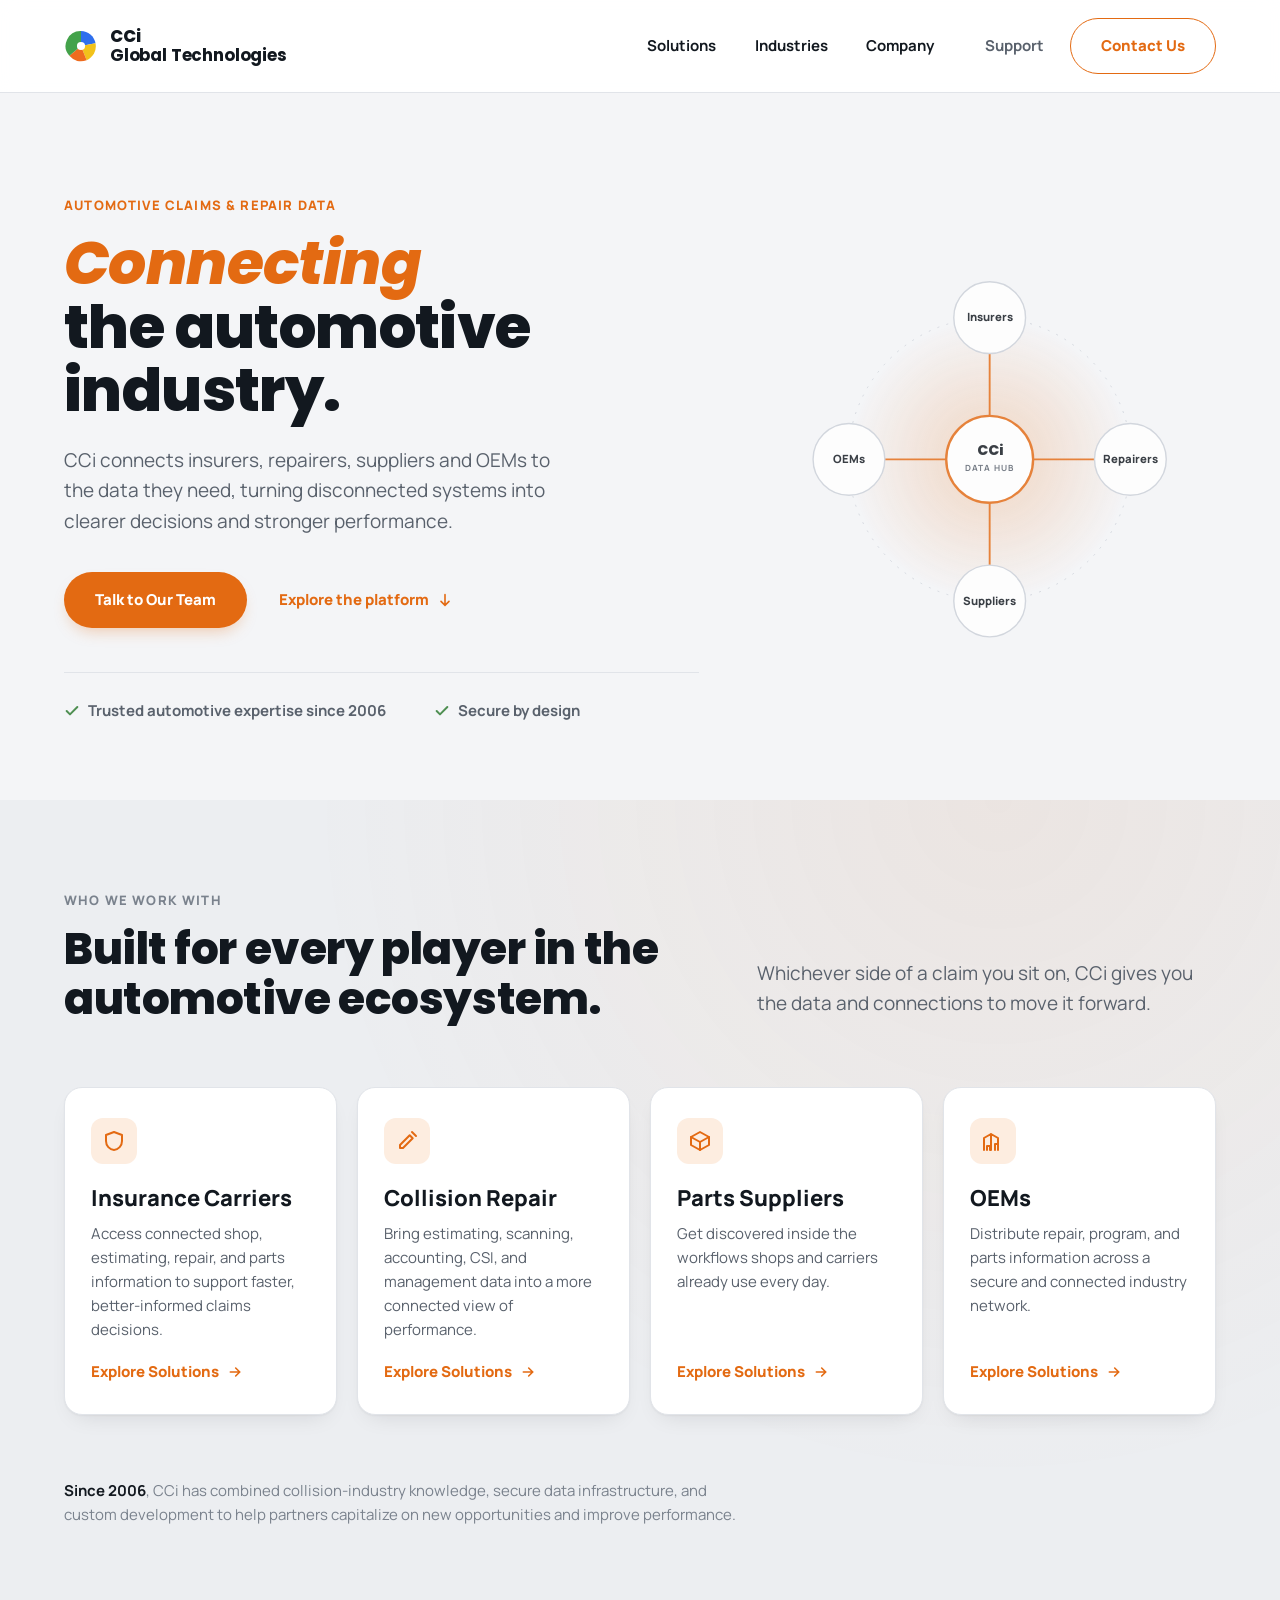
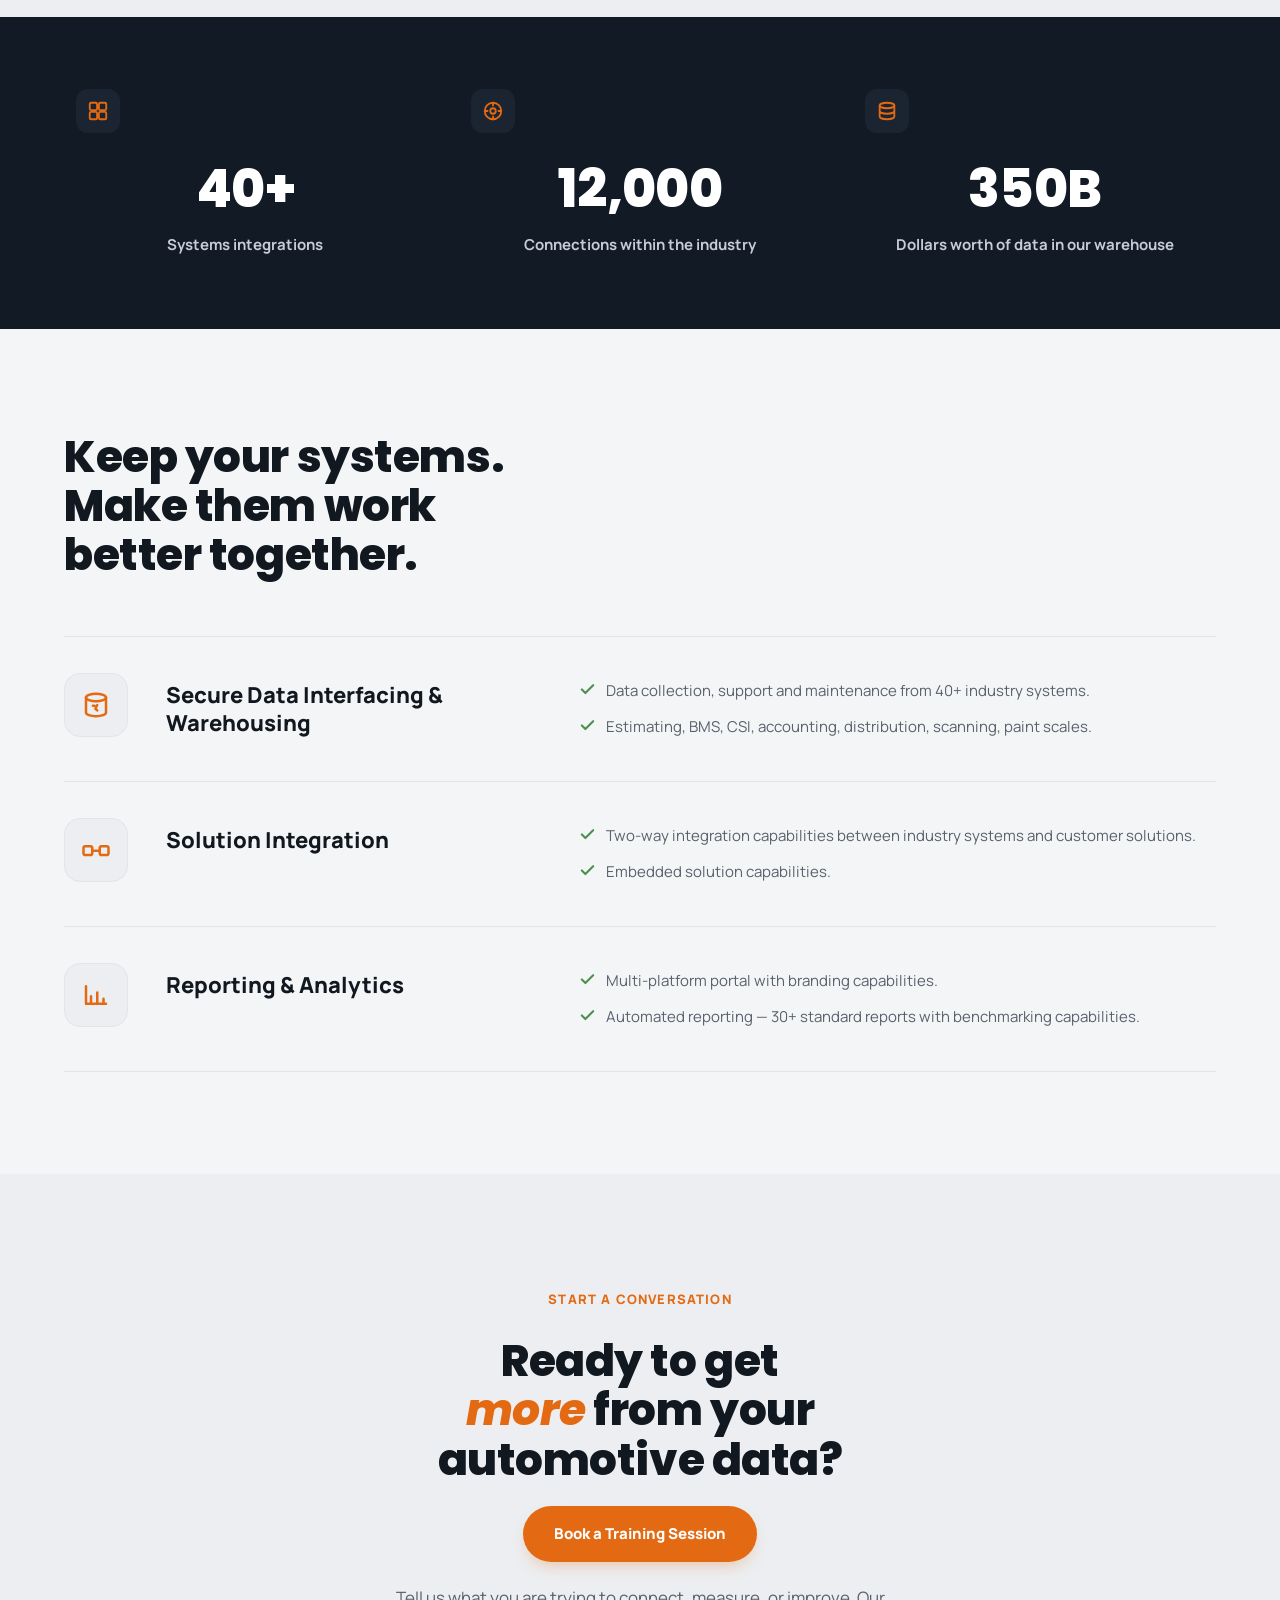
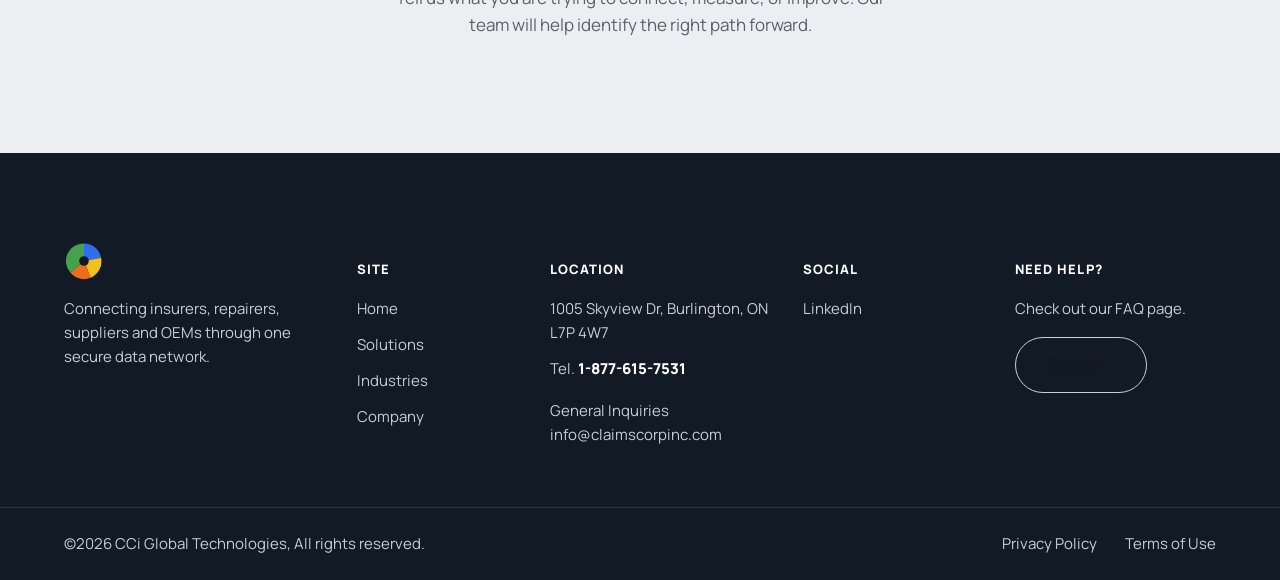
==== index.html @ fc72725b "Rebuild CCi Global Technologies site with grid-based layout Same brand (pinwheel logo, orange accent" ====
<!doctype html>
<html lang="en">
<head>
<meta charset="utf-8">
<meta name="viewport" content="width=device-width, initial-scale=1">
<title>CCi Global Technologies — Connecting the Automotive Industry</title>
<meta name="description" content="CCi connects insurers, repairers, suppliers and OEMs to the data they need, turning disconnected systems into clearer decisions and stronger performance.">
<link rel="preconnect" href="https://fonts.googleapis.com">
<link rel="preconnect" href="https://fonts.gstatic.com" crossorigin>
<link href="https://fonts.googleapis.com/css2?family=Manrope:wght@400;600;800&family=Poppins:ital,wght@0,700;0,800;1,700&display=swap" rel="stylesheet">
<link rel="stylesheet" href="assets/style.css">
</head>
<body>

<header class="site-header">
  <div class="wrap">
    <a class="brand" href="index.html" aria-label="CCi Global Technologies home">
      <svg viewBox="0 0 100 100" aria-hidden="true">
        <path d="M50 50 L50 6 A44 44 0 0 1 92.6 42 Z" fill="#2F6FED"/>
        <path d="M50 50 L92.6 42 A44 44 0 0 1 66.6 91.7 Z" fill="#F2C21B"/>
        <path d="M50 50 L66.6 91.7 A44 44 0 0 1 15.7 79 Z" fill="#EE6C1F"/>
        <path d="M50 50 L15.7 79 A44 44 0 0 1 50 6 Z" fill="#43A24A"/>
        <circle cx="50" cy="50" r="12" fill="var(--surface)"/>
      </svg>
      <span class="brand-word">CCi <span>Global Technologies</span></span>
    </a>
    <nav class="primary-nav" aria-label="Primary">
      <a href="#solutions">Solutions</a>
      <a href="#industries">Industries</a>
      <a href="#company">Company</a>
    </nav>
    <div class="header-actions">
      <a class="support-link" href="#support">Support</a>
      <a class="btn btn-outline" href="training.html">Contact Us</a>
    </div>
  </div>
</header>

<main>
  <section class="hero">
    <div class="wrap">
      <div class="hero-copy">
        <p class="eyebrow" style="margin-bottom:16px;">Automotive Claims &amp; Repair Data</p>
        <h1><em>Connecting</em> the automotive industry.</h1>
        <p class="lead">CCi connects insurers, repairers, suppliers and OEMs to the data they need, turning disconnected systems into clearer decisions and stronger performance.</p>
        <div class="hero-actions">
          <a class="btn btn-primary" href="training.html">Talk to Our Team</a>
          <a class="text-link" href="#solutions">Explore the platform
            <svg viewBox="0 0 24 24" fill="none" stroke="currentColor" stroke-width="2.4" stroke-linecap="round"><path d="M12 4v16M6 14l6 6 6-6"/></svg>
          </a>
        </div>
        <ul class="hero-trust">
          <li><svg viewBox="0 0 24 24" fill="none" stroke="currentColor" stroke-width="3" stroke-linecap="round" stroke-linejoin="round"><path d="M20 6 9 17l-5-5"/></svg> Trusted automotive expertise since 2006</li>
          <li><svg viewBox="0 0 24 24" fill="none" stroke="currentColor" stroke-width="3" stroke-linecap="round" stroke-linejoin="round"><path d="M20 6 9 17l-5-5"/></svg> Secure by design</li>
        </ul>
      </div>
      <div class="hero-art" aria-hidden="true">
        <svg viewBox="0 0 480 420" width="480" height="420">
          <defs>
            <radialGradient id="hubGlow" cx="50%" cy="50%" r="50%">
              <stop offset="0%" stop-color="#E36A12" stop-opacity="0.28"/>
              <stop offset="100%" stop-color="#E36A12" stop-opacity="0"/>
            </radialGradient>
          </defs>
          <circle cx="240" cy="210" r="150" fill="url(#hubGlow)"/>
          <g stroke="var(--line-strong)" stroke-width="1" fill="none">
            <circle cx="240" cy="210" r="150" stroke-dasharray="2 8"/>
          </g>
          <g stroke="#E36A12" stroke-width="2" fill="none" stroke-linecap="round">
            <path d="M240 210 L240 60"/>
            <path d="M240 210 L389 210"/>
            <path d="M240 210 L240 360"/>
            <path d="M240 210 L91 210"/>
          </g>
          <circle cx="240" cy="210" r="46" fill="var(--surface)" stroke="#E36A12" stroke-width="2.5"/>
          <text x="240" y="205" text-anchor="middle" font-family="Poppins, sans-serif" font-weight="800" font-size="15" fill="var(--ink)">CCi</text>
          <text x="240" y="222" text-anchor="middle" font-family="Manrope, sans-serif" font-weight="700" font-size="9" letter-spacing="1" fill="var(--muted)">DATA HUB</text>

          <g font-family="Manrope, sans-serif" font-weight="800" font-size="12" fill="var(--ink)" text-anchor="middle">
            <circle cx="240" cy="60" r="38" fill="var(--surface)" stroke="var(--line-strong)" stroke-width="1.5"/>
            <text x="240" y="64">Insurers</text>

            <circle cx="389" cy="210" r="38" fill="var(--surface)" stroke="var(--line-strong)" stroke-width="1.5"/>
            <text x="389" y="214">Repairers</text>

            <circle cx="240" cy="360" r="38" fill="var(--surface)" stroke="var(--line-strong)" stroke-width="1.5"/>
            <text x="240" y="364">Suppliers</text>

            <circle cx="91" cy="210" r="38" fill="var(--surface)" stroke="var(--line-strong)" stroke-width="1.5"/>
            <text x="91" y="214">OEMs</text>
          </g>
        </svg>
      </div>
    </div>
  </section>

  <section class="audience" id="industries">
    <div class="wrap">
      <div class="audience-head">
        <div>
          <p class="eyebrow--muted eyebrow" style="margin-bottom:14px;">Who We Work With</p>
          <h2>Built for every player in the automotive ecosystem.</h2>
        </div>
        <p class="lead">Whichever side of a claim you sit on, CCi gives you the data and connections to move it forward.</p>
      </div>

      <div class="card-grid" id="solutions">
        <article class="card">
          <div class="card-icon"><svg viewBox="0 0 24 24" fill="none" stroke="currentColor" stroke-width="2" stroke-linecap="round" stroke-linejoin="round"><path d="M12 3 4 6v6c0 5 3.5 8.5 8 9 4.5-.5 8-4 8-9V6Z"/></svg></div>
          <h3>Insurance Carriers</h3>
          <p>Access connected shop, estimating, repair, and parts information to support faster, better-informed claims decisions.</p>
          <a class="text-link" href="#">Explore Solutions
            <svg viewBox="0 0 24 24" fill="none" stroke="currentColor" stroke-width="2.4" stroke-linecap="round"><path d="M5 12h14M13 6l6 6-6 6"/></svg>
          </a>
        </article>
        <article class="card">
          <div class="card-icon"><svg viewBox="0 0 24 24" fill="none" stroke="currentColor" stroke-width="2" stroke-linecap="round" stroke-linejoin="round"><path d="m14.7 6.3 3 3L8 19H5v-3Z"/><path d="M17 3l4 4"/></svg></div>
          <h3>Collision Repair</h3>
          <p>Bring estimating, scanning, accounting, CSI, and management data into a more connected view of performance.</p>
          <a class="text-link" href="#">Explore Solutions
            <svg viewBox="0 0 24 24" fill="none" stroke="currentColor" stroke-width="2.4" stroke-linecap="round"><path d="M5 12h14M13 6l6 6-6 6"/></svg>
          </a>
        </article>
        <article class="card">
          <div class="card-icon"><svg viewBox="0 0 24 24" fill="none" stroke="currentColor" stroke-width="2" stroke-linecap="round" stroke-linejoin="round"><path d="M21 8 12 3 3 8v8l9 5 9-5Z"/><path d="M3 8l9 5 9-5M12 13v8"/></svg></div>
          <h3>Parts Suppliers</h3>
          <p>Get discovered inside the workflows shops and carriers already use every day.</p>
          <a class="text-link" href="#">Explore Solutions
            <svg viewBox="0 0 24 24" fill="none" stroke="currentColor" stroke-width="2.4" stroke-linecap="round"><path d="M5 12h14M13 6l6 6-6 6"/></svg>
          </a>
        </article>
        <article class="card">
          <div class="card-icon"><svg viewBox="0 0 24 24" fill="none" stroke="currentColor" stroke-width="2" stroke-linecap="round" stroke-linejoin="round"><path d="M3 21V9l7-4v16M10 21V5l7 4v12M14 21v-6h3v6M6 21v-4h3v4"/></svg></div>
          <h3>OEMs</h3>
          <p>Distribute repair, program, and parts information across a secure and connected industry network.</p>
          <a class="text-link" href="#">Explore Solutions
            <svg viewBox="0 0 24 24" fill="none" stroke="currentColor" stroke-width="2.4" stroke-linecap="round"><path d="M5 12h14M13 6l6 6-6 6"/></svg>
          </a>
        </article>
      </div>

      <p class="audience-foot"><strong>Since 2006</strong>, CCi has combined collision-industry knowledge, secure data infrastructure, and custom development to help partners capitalize on new opportunities and improve performance.</p>
    </div>
  </section>

  <section class="stats" aria-label="CCi by the numbers">
    <div class="wrap">
      <div class="stat">
        <div class="stat-icon"><svg viewBox="0 0 24 24" fill="none" stroke="currentColor" stroke-width="2" stroke-linecap="round" stroke-linejoin="round"><rect x="3" y="3" width="8" height="8" rx="1.5"/><rect x="13" y="3" width="8" height="8" rx="1.5"/><rect x="3" y="13" width="8" height="8" rx="1.5"/><rect x="13" y="13" width="8" height="8" rx="1.5"/></svg></div>
        <b>40+</b>
        <span>Systems integrations</span>
      </div>
      <div class="stat">
        <div class="stat-icon"><svg viewBox="0 0 24 24" fill="none" stroke="currentColor" stroke-width="2" stroke-linecap="round" stroke-linejoin="round"><circle cx="12" cy="12" r="9"/><circle cx="12" cy="12" r="3"/><path d="M12 3v3M12 18v3M3 12h3M18 12h3"/></svg></div>
        <b>12,000</b>
        <span>Connections within the industry</span>
      </div>
      <div class="stat">
        <div class="stat-icon"><svg viewBox="0 0 24 24" fill="none" stroke="currentColor" stroke-width="2" stroke-linecap="round" stroke-linejoin="round"><ellipse cx="12" cy="6" rx="8" ry="3"/><path d="M4 6v6c0 1.7 3.6 3 8 3s8-1.3 8-3V6M4 12v6c0 1.7 3.6 3 8 3s8-1.3 8-3v-6"/></svg></div>
        <b>350B</b>
        <span>Dollars worth of data in our warehouse</span>
      </div>
    </div>
  </section>

  <section class="systems" id="company">
    <div class="wrap">
      <h2>Keep your systems. Make them work better together.</h2>

      <div class="feature-row">
        <div class="feature-icon"><svg viewBox="0 0 24 24" fill="none" stroke="currentColor" stroke-width="2" stroke-linecap="round" stroke-linejoin="round"><ellipse cx="12" cy="6" rx="8" ry="3"/><path d="M4 6v12c0 1.7 3.6 3 8 3s8-1.3 8-3V6"/><path d="M9.5 12.5h1.2M13 12l-1.5 3 1.5 1.3"/></svg></div>
        <h3>Secure Data Interfacing &amp; Warehousing</h3>
        <ul class="feature-list">
          <li><svg viewBox="0 0 24 24" fill="none" stroke="currentColor" stroke-width="3" stroke-linecap="round" stroke-linejoin="round"><path d="M20 6 9 17l-5-5"/></svg> Data collection, support and maintenance from 40+ industry systems.</li>
          <li><svg viewBox="0 0 24 24" fill="none" stroke="currentColor" stroke-width="3" stroke-linecap="round" stroke-linejoin="round"><path d="M20 6 9 17l-5-5"/></svg> Estimating, BMS, CSI, accounting, distribution, scanning, paint scales.</li>
        </ul>
      </div>

      <div class="feature-row">
        <div class="feature-icon"><svg viewBox="0 0 24 24" fill="none" stroke="currentColor" stroke-width="2" stroke-linecap="round" stroke-linejoin="round"><rect x="2" y="9" width="7" height="7" rx="1.5"/><rect x="15" y="9" width="7" height="7" rx="1.5"/><path d="M9 12.5h6"/></svg></div>
        <h3>Solution Integration</h3>
        <ul class="feature-list">
          <li><svg viewBox="0 0 24 24" fill="none" stroke="currentColor" stroke-width="3" stroke-linecap="round" stroke-linejoin="round"><path d="M20 6 9 17l-5-5"/></svg> Two-way integration capabilities between industry systems and customer solutions.</li>
          <li><svg viewBox="0 0 24 24" fill="none" stroke="currentColor" stroke-width="3" stroke-linecap="round" stroke-linejoin="round"><path d="M20 6 9 17l-5-5"/></svg> Embedded solution capabilities.</li>
        </ul>
      </div>

      <div class="feature-row">
        <div class="feature-icon"><svg viewBox="0 0 24 24" fill="none" stroke="currentColor" stroke-width="2" stroke-linecap="round" stroke-linejoin="round"><path d="M4 19V5M4 19h16M8 19v-6M13 19v-9M18 19v-4"/></svg></div>
        <h3>Reporting &amp; Analytics</h3>
        <ul class="feature-list">
          <li><svg viewBox="0 0 24 24" fill="none" stroke="currentColor" stroke-width="3" stroke-linecap="round" stroke-linejoin="round"><path d="M20 6 9 17l-5-5"/></svg> Multi-platform portal with branding capabilities.</li>
          <li><svg viewBox="0 0 24 24" fill="none" stroke="currentColor" stroke-width="3" stroke-linecap="round" stroke-linejoin="round"><path d="M20 6 9 17l-5-5"/></svg> Automated reporting — 30+ standard reports with benchmarking capabilities.</li>
        </ul>
      </div>
    </div>
  </section>

  <section class="cta">
    <div class="wrap cta-inner">
      <p class="eyebrow">Start a Conversation</p>
      <h2>Ready to get <em>more</em> from your automotive data?</h2>
      <a class="btn btn-primary" href="training.html">Book a Training Session</a>
      <p class="body-copy">Tell us what you are trying to connect, measure, or improve. Our team will help identify the right path forward.</p>
    </div>
  </section>
</main>

<footer class="site-footer" id="support">
  <div class="wrap footer-top">
    <div class="footer-brand">
      <svg viewBox="0 0 100 100" width="40" height="40" aria-hidden="true">
        <path d="M50 50 L50 6 A44 44 0 0 1 92.6 42 Z" fill="#2F6FED"/>
        <path d="M50 50 L92.6 42 A44 44 0 0 1 66.6 91.7 Z" fill="#F2C21B"/>
        <path d="M50 50 L66.6 91.7 A44 44 0 0 1 15.7 79 Z" fill="#EE6C1F"/>
        <path d="M50 50 L15.7 79 A44 44 0 0 1 50 6 Z" fill="#43A24A"/>
        <circle cx="50" cy="50" r="12" fill="var(--navy)"/>
      </svg>
      <p>Connecting insurers, repairers, suppliers and OEMs through one secure data network.</p>
    </div>
    <nav class="footer-col" aria-label="Site">
      <h4>Site</h4>
      <ul>
        <li><a href="index.html">Home</a></li>
        <li><a href="#solutions">Solutions</a></li>
        <li><a href="#industries">Industries</a></li>
        <li><a href="#company">Company</a></li>
      </ul>
    </nav>
    <div class="footer-col">
      <h4>Location</h4>
      <ul>
        <li>1005 Skyview Dr, Burlington, ON L7P 4W7</li>
        <li>Tel. <a class="tel" href="tel:18776157531">1-877-615-7531</a></li>
        <li style="margin-top:18px;">General Inquiries<br><a href="mailto:info@claimscorpinc.com">info@claimscorpinc.com</a></li>
      </ul>
    </div>
    <div class="footer-col">
      <h4>Social</h4>
      <ul>
        <li><a href="#">LinkedIn</a></li>
      </ul>
    </div>
    <div class="footer-col footer-help">
      <h4>Need Help?</h4>
      <p>Check out our FAQ page.</p>
      <a class="btn btn-ghost" href="#support">Support
        <svg viewBox="0 0 24 24" fill="none" stroke="currentColor" stroke-width="2.4" stroke-linecap="round"><path d="M5 12h14M13 6l6 6-6 6"/></svg>
      </a>
    </div>
  </div>
  <div class="wrap footer-bottom">
    <p>©2026 CCi Global Technologies, All rights reserved.</p>
    <div class="footer-legal">
      <a href="#">Privacy Policy</a>
      <a href="#">Terms of Use</a>
    </div>
  </div>
</footer>

</body>
</html>
---- assets/style.css ----
/* ==========================================================================
   CCi Global Technologies — site stylesheet
   Design tokens live on :root; components read tokens, never raw values.
   ========================================================================== */

:root{
  /* — neutrals: cool steel, tinted toward the navy/orange brand rather than
     pure gray — */
  --paper:      #F4F5F7;
  --surface:    #FFFFFF;
  --surface-2:  #ECEEF1;
  --line:       #E1E4E9;
  --line-strong:#CBD0D8;
  --ink:        #12181F;
  --muted:      #59616C;
  --muted-2:    #7A828D;

  /* — brand — */
  --accent:       #E36A12;
  --accent-deep:  #B85210;
  --accent-tint:  #FDEDE0;
  --navy:         #121A26;
  --navy-2:       #1B2532;
  --navy-line:    rgba(255,255,255,0.10);
  --navy-text:    #C7CDD6;
  --check:        #4F8F52;
  --check-tint:   #E9F2E8;

  /* — elevation — */
  --shadow-card: 0 1px 2px rgba(18,24,31,0.04), 0 10px 24px -12px rgba(18,24,31,0.14);
  --shadow-pop:  0 8px 16px -6px rgba(227,106,18,0.35);

  /* — type scale — */
  --fs-eyebrow: 0.8125rem;
  --fs-small:   0.9375rem;
  --fs-body:    1.0625rem;
  --fs-lead:    1.1875rem;
  --fs-h3:      1.375rem;
  --fs-h2:      clamp(2rem, 1.5rem + 2vw, 2.75rem);
  --fs-h1:      clamp(2.5rem, 1.7rem + 3vw, 3.75rem);
  --fs-stat:    clamp(2.5rem, 2rem + 2vw, 3.25rem);

  --font-display: "Poppins", "Segoe UI", system-ui, sans-serif;
  --font-body:    "Manrope", "Segoe UI", system-ui, sans-serif;

  --container: 1280px;
  --gutter: clamp(24px, 5vw, 64px);
  --radius-card: 18px;
  --radius-pill: 999px;
}

@media (prefers-color-scheme: dark){
  :root{
    --paper:      #0E1319;
    --surface:    #161D26;
    --surface-2:  #1C2430;
    --line:       rgba(255,255,255,0.09);
    --line-strong:rgba(255,255,255,0.16);
    --ink:        #EDEFF2;
    --muted:      #A6ADB6;
    --muted-2:    #88909A;
    --accent:     #F0812E;
    --accent-deep:#F9A968;
    --accent-tint:#2A1D12;
    --navy:       #090D12;
    --navy-2:     #10161F;
    --navy-line:  rgba(255,255,255,0.09);
    --navy-text:  #AEB6C0;
    --check:      #7CBF78;
    --check-tint: #16241A;
    --shadow-card: 0 1px 2px rgba(0,0,0,0.3), 0 10px 24px -12px rgba(0,0,0,0.5);
  }
}
:root[data-theme="dark"]{
  --paper:      #0E1319;
  --surface:    #161D26;
  --surface-2:  #1C2430;
  --line:       rgba(255,255,255,0.09);
  --line-strong:rgba(255,255,255,0.16);
  --ink:        #EDEFF2;
  --muted:      #A6ADB6;
  --muted-2:    #88909A;
  --accent:     #F0812E;
  --accent-deep:#F9A968;
  --accent-tint:#2A1D12;
  --navy:       #090D12;
  --navy-2:     #10161F;
  --navy-line:  rgba(255,255,255,0.09);
  --navy-text:  #AEB6C0;
  --check:      #7CBF78;
  --check-tint: #16241A;
  --shadow-card: 0 1px 2px rgba(0,0,0,0.3), 0 10px 24px -12px rgba(0,0,0,0.5);
}
:root[data-theme="light"]{
  --paper:      #F4F5F7;
  --surface:    #FFFFFF;
  --surface-2:  #ECEEF1;
  --line:       #E1E4E9;
  --line-strong:#CBD0D8;
  --ink:        #12181F;
  --muted:      #59616C;
  --muted-2:    #7A828D;
  --accent:     #E36A12;
  --accent-deep:#B85210;
  --accent-tint:#FDEDE0;
  --navy:       #121A26;
  --navy-2:     #1B2532;
  --navy-line:  rgba(255,255,255,0.10);
  --navy-text:  #C7CDD6;
  --check:      #4F8F52;
  --check-tint: #E9F2E8;
  --shadow-card: 0 1px 2px rgba(18,24,31,0.04), 0 10px 24px -12px rgba(18,24,31,0.14);
}

/* — reset — */
*,*::before,*::after{ box-sizing: border-box; }
html{ -webkit-text-size-adjust: 100%; scroll-behavior: smooth; }
body{
  margin: 0;
  background: var(--paper);
  color: var(--ink);
  font-family: var(--font-body);
  font-size: var(--fs-body);
  line-height: 1.6;
  -webkit-font-smoothing: antialiased;
}
img,svg{ display:block; max-width: 100%; }
a{ color: inherit; text-decoration: none; }
ul{ margin:0; padding:0; list-style:none; }
button{ font: inherit; }
h1,h2,h3,p{ margin: 0; }
:focus-visible{ outline: 2px solid var(--accent); outline-offset: 3px; border-radius: 4px; }
@media (prefers-reduced-motion: reduce){
  html{ scroll-behavior:auto; }
  *{ animation-duration:0.01ms !important; transition-duration:0.01ms !important; }
}

.wrap{
  max-width: var(--container);
  margin-inline: auto;
  padding-inline: var(--gutter);
}

.eyebrow{
  font-family: var(--font-body);
  font-size: var(--fs-eyebrow);
  font-weight: 800;
  letter-spacing: 0.09em;
  text-transform: uppercase;
  color: var(--accent);
}
.eyebrow--muted{ color: var(--muted-2); }

h1{ font-family: var(--font-display); font-weight: 800; font-size: var(--fs-h1); line-height: 1.06; letter-spacing: -0.01em; text-wrap: balance; }
h1 em, h2 em{ font-style: italic; font-weight: 800; color: var(--accent); }
h2{ font-family: var(--font-display); font-weight: 800; font-size: var(--fs-h2); line-height: 1.12; letter-spacing: -0.01em; text-wrap: balance; }
h3{ font-family: var(--font-body); font-weight: 800; font-size: var(--fs-h3); line-height: 1.3; }

.lead{ font-size: var(--fs-lead); color: var(--muted); max-width: 42ch; }
.body-copy{ color: var(--muted); max-width: 60ch; }

/* — buttons — */
.btn{
  display: inline-flex; align-items: center; justify-content: center; gap: 10px;
  padding: 15px 30px;
  border-radius: var(--radius-pill);
  font-family: var(--font-body); font-weight: 800; font-size: 0.9375rem;
  white-space: nowrap;
  transition: transform .15s ease, box-shadow .15s ease, background-color .15s ease, color .15s ease;
  border: 1.5px solid transparent;
  cursor: pointer;
}
.btn:hover{ transform: translateY(-1px); }
.btn-primary{ background: var(--accent); color: #fff; box-shadow: var(--shadow-pop); }
.btn-primary:hover{ background: var(--accent-deep); }
.btn-outline{ border-color: var(--accent); color: var(--accent); background: transparent; }
.btn-outline:hover{ background: var(--accent-tint); }
.btn-ghost{ border-color: var(--line-strong); color: var(--ink); background: transparent; }
.btn-ghost:hover{ border-color: var(--muted-2); }
.btn-block{ width: 100%; }

.text-link{
  display: inline-flex; align-items: center; gap: 8px;
  font-weight: 800; color: var(--accent); font-size: var(--fs-small);
  transition: gap .15s ease;
}
.text-link:hover{ gap: 12px; }
.text-link svg{ width: 16px; height: 16px; flex: none; }

/* ===== header ===== */
.site-header{
  position: sticky; top: 0; z-index: 40;
  background: color-mix(in srgb, var(--surface) 92%, transparent);
  backdrop-filter: blur(10px);
  border-bottom: 1px solid var(--line);
}
.site-header .wrap{
  display: flex; align-items: center; gap: clamp(20px,4vw,56px);
  padding-block: 18px;
}
.brand{ display: flex; align-items: center; gap: 12px; margin-right: auto; }
.brand svg{ width: 34px; height: 34px; flex: none; }
.brand-word{ font-family: var(--font-display); font-weight: 800; font-size: 1.05rem; line-height: 1.15; letter-spacing: -0.01em; }
.brand-word span{ display:block; font-weight: 700; }

.primary-nav{ display: flex; align-items: center; gap: clamp(20px,3vw,40px); }
.primary-nav a{ font-weight: 700; font-size: var(--fs-small); color: var(--ink); }
.primary-nav a:hover{ color: var(--accent); }
.header-actions{ display: flex; align-items: center; gap: clamp(16px,2vw,28px); }
.header-actions .support-link{ font-weight: 700; font-size: var(--fs-small); color: var(--muted); }
.header-actions .support-link:hover{ color: var(--ink); }

.nav-toggle{ display:none; }

/* ===== hero ===== */
.hero{ padding-block: clamp(56px,8vw,104px) clamp(48px,6vw,88px); }
.hero .wrap{
  display: grid;
  grid-template-columns: minmax(0,7fr) minmax(0,5fr);
  gap: clamp(32px,5vw,72px);
  align-items: center;
}
.hero-copy{ max-width: 640px; }
.hero-copy h1{ margin-bottom: 22px; }
.hero-copy .lead{ margin-bottom: 36px; }
.hero-actions{ display: flex; align-items: center; gap: clamp(20px,3vw,32px); flex-wrap: wrap; margin-bottom: 44px; }
.hero-trust{
  display: flex; gap: clamp(24px,4vw,48px); flex-wrap: wrap;
  padding-top: 26px; border-top: 1px solid var(--line);
}
.hero-trust li{ font-size: var(--fs-small); font-weight: 700; color: var(--muted); display:flex; align-items:center; gap:8px; }
.hero-trust svg{ width: 16px; height: 16px; color: var(--check); flex: none; }
.hero-art{ display:flex; align-items:center; justify-content:center; }
.hero-art svg{ width: 100%; height: auto; color: var(--ink); opacity: 0.82; }

/* ===== who we work with ===== */
.audience{
  background:
    radial-gradient(90% 140% at 78% 0%, color-mix(in srgb, var(--accent) 7%, transparent), transparent 60%),
    var(--surface-2);
  padding-block: clamp(56px,7vw,96px);
}
.audience-head{
  display: grid;
  grid-template-columns: minmax(0,7fr) minmax(0,5fr);
  gap: clamp(24px,4vw,56px);
  align-items: end;
  margin-bottom: clamp(40px,5vw,64px);
}
.audience-head h2{ color: var(--ink); }
.audience-head .lead{ max-width: 40ch; padding-bottom: 4px; }

.card-grid{
  display: grid;
  grid-template-columns: repeat(4, minmax(0,1fr));
  gap: 20px;
  margin-bottom: clamp(40px,5vw,64px);
}
.card{
  background: var(--surface);
  border-radius: var(--radius-card);
  border: 1px solid var(--line);
  box-shadow: var(--shadow-card);
  padding: 30px 26px;
  display: flex; flex-direction: column;
  min-height: 268px;
}
.card-icon{
  width: 46px; height: 46px; border-radius: 12px;
  background: var(--accent-tint); color: var(--accent);
  display:flex; align-items:center; justify-content:center;
  margin-bottom: 20px;
}
.card-icon svg{ width: 24px; height: 24px; }
.card h3{ margin-bottom: 10px; }
.card p{ color: var(--muted); font-size: var(--fs-small); flex: 1; }
.card .text-link{ margin-top: 18px; }

.audience-foot{ max-width: 76ch; color: var(--muted-2); font-size: var(--fs-small); }
.audience-foot strong{ color: var(--ink); }

/* ===== stats ===== */
.stats{ background: var(--navy); color: #fff; padding-block: clamp(48px,6vw,72px); }
.stats .wrap{
  display: grid;
  grid-template-columns: repeat(3, minmax(0,1fr));
  gap: 32px;
}
.stat{ text-align: center; padding-inline: 12px; }
.stat-icon{
  width: 44px; height: 44px; margin-inline: auto 12px auto; margin-bottom: 14px;
  display:flex; align-items:center; justify-content:center;
  border-radius: 12px; background: var(--navy-2); color: var(--accent);
}
.stat-icon svg{ width: 22px; height: 22px; }
.stat b{
  display:block; font-family: var(--font-display); font-weight: 800;
  font-size: var(--fs-stat); font-variant-numeric: tabular-nums; letter-spacing: -0.01em;
}
.stat span{ color: var(--navy-text); font-size: var(--fs-small); font-weight: 700; }

/* ===== systems / features ===== */
.systems{ padding-block: clamp(64px,8vw,112px); }
.systems > .wrap > h2{ max-width: 20ch; margin-bottom: clamp(36px,5vw,56px); }
.feature-row{
  display: grid;
  grid-template-columns: 64px minmax(0,1fr) minmax(0,1.7fr);
  gap: clamp(20px,3vw,40px);
  align-items: start;
  padding-block: clamp(28px,4vw,36px);
  border-bottom: 1px solid var(--line);
}
.feature-row:first-of-type{ border-top: 1px solid var(--line); }
.feature-icon{
  width: 64px; height: 64px; border-radius: 16px;
  background: var(--surface-2); border: 1px solid var(--line);
  display:flex; align-items:center; justify-content:center; color: var(--accent);
}
.feature-icon svg{ width: 30px; height: 30px; }
.feature-row h3{ padding-top: 8px; }
.feature-list li{
  display:flex; gap: 10px; font-size: var(--fs-small); color: var(--muted);
  padding-block: 6px;
}
.feature-list svg{ width: 17px; height: 17px; color: var(--check); flex: none; margin-top: 2px; }

/* ===== cta ===== */
.cta{ background: var(--surface-2); padding-block: clamp(72px,9vw,128px); text-align: center; }
.cta-inner{ max-width: 620px; margin-inline: auto; display:flex; flex-direction:column; align-items:center; gap: 22px; }
.cta h2{ margin-top: 4px; }
.cta .body-copy{ text-align:center; }

/* ===== footer ===== */
.site-footer{ background: var(--navy); color: var(--navy-text); }
.footer-top{
  padding-block: clamp(56px,7vw,88px) 48px;
  display: grid;
  grid-template-columns: 1.3fr 0.8fr 1.1fr 0.9fr 1fr;
  gap: 32px;
}
.footer-brand svg{ width: 40px; height: 40px; margin-bottom: 16px; }
.footer-brand p{ font-size: var(--fs-small); max-width: 30ch; }
.footer-col h4{ color: #fff; font-size: var(--fs-eyebrow); font-weight: 800; letter-spacing: 0.08em; text-transform: uppercase; margin-bottom: 18px; }
.footer-col li{ margin-bottom: 12px; font-size: var(--fs-small); }
.footer-col a:hover{ color: #fff; }
.footer-col .tel{ font-weight: 800; color: #fff; }
.footer-help p{ font-size: var(--fs-small); margin-bottom: 16px; }
.footer-bottom{
  border-top: 1px solid var(--navy-line);
  padding-block: 24px;
  display:flex; justify-content:space-between; align-items:center; gap: 16px; flex-wrap: wrap;
  font-size: var(--fs-small);
}
.footer-legal{ display:flex; gap: 28px; }
.footer-legal a:hover{ color: #fff; }

/* ===== training page ===== */
.training-header{ text-align:center; padding-block: 40px 0; }
.training-header .brand{ justify-content:center; margin: 0 auto; }
.training-hero{ padding-block: clamp(48px,7vw,88px); }
.training-hero .wrap{
  display:grid; grid-template-columns: minmax(0,1.05fr) minmax(0,0.95fr);
  gap: clamp(32px,5vw,72px); align-items:start;
}
.training-copy .eyebrow--muted{ display:block; margin-bottom: 18px; }
.training-copy h1{ margin-bottom: 20px; }
.training-copy .body-copy{ margin-bottom: 28px; }
.check-list{ display:flex; flex-direction:column; gap: 14px; margin-bottom: 40px; }
.check-list li{ display:flex; gap: 12px; font-weight: 700; font-size: var(--fs-small); }
.check-list svg{ width: 20px; height: 20px; color: var(--check); flex:none; margin-top: 1px; }
.badge-row{ display:flex; gap: 28px; }
.badge{ display:flex; flex-direction:column; align-items:center; gap: 8px; width: 84px; }
.badge-mark{
  width: 56px; height: 56px; border-radius: 50%;
  background: var(--navy); color: #fff;
  display:flex; align-items:center; justify-content:center;
}
.badge-mark svg{ width: 24px; height: 24px; }
.badge span{ font-size: 0.75rem; font-weight: 800; color: var(--muted-2); text-align:center; letter-spacing: 0.02em; }

.form-card{
  background: var(--surface); border: 1px solid var(--line); border-radius: 22px;
  box-shadow: var(--shadow-card);
  padding: clamp(28px,3vw,40px);
}
.form-card h3{ font-size: 1.5rem; margin-bottom: 24px; }
.field{ margin-bottom: 20px; }
.field label{ display:block; font-size: var(--fs-small); font-weight: 800; margin-bottom: 8px; }
.field input, .field select{
  width: 100%; padding: 13px 16px; border-radius: 10px;
  border: 1.5px solid var(--line-strong); background: var(--paper);
  font: inherit; color: var(--ink);
}
.field input::placeholder{ color: var(--muted-2); }
.field input:focus, .field select:focus{ border-color: var(--accent); outline: none; }
.field-phone{ display:flex; gap: 10px; }
.field-phone select{ width: 92px; flex:none; }

.systems-band{ padding-block: clamp(56px,7vw,96px); border-top: 1px solid var(--line); }
.systems-band-head{
  display:grid; grid-template-columns: minmax(0,1fr) minmax(0,1.6fr);
  gap: clamp(24px,4vw,48px); align-items:end; margin-bottom: clamp(32px,4vw,48px);
}
.systems-band-head h2{ max-width: 14ch; }
.pill-grid{ display:grid; grid-template-columns: repeat(5, minmax(0,1fr)); gap: 18px; }
.pill-card{
  background: var(--surface-2); border: 1px solid var(--line); border-radius: 18px;
  padding: 26px 18px; text-align:center;
  display:flex; flex-direction:column; align-items:center; gap: 14px;
}
.pill-card .card-icon{ margin-bottom: 0; }
.pill-card span{ font-weight: 800; font-size: var(--fs-small); }

/* ===== responsive ===== */
@media (max-width: 980px){
  .primary-nav{ display:none; }
  .hero .wrap, .audience-head, .training-hero .wrap, .systems-band-head{
    grid-template-columns: 1fr;
  }
  .audience-head{ align-items:start; }
  .card-grid{ grid-template-columns: repeat(2, minmax(0,1fr)); }
  .stats .wrap{ grid-template-columns: 1fr; gap: 40px; }
  .feature-row{ grid-template-columns: 56px 1fr; }
  .feature-row h3{ grid-column: 2; }
  .feature-list{ grid-column: 1 / -1; }
  .footer-top{ grid-template-columns: repeat(2, minmax(0,1fr)); }
  .pill-grid{ grid-template-columns: repeat(2, minmax(0,1fr)); }
  .hero-art{ display:none; }
}
@media (max-width: 620px){
  .card-grid{ grid-template-columns: 1fr; }
  .hero-actions{ flex-direction:column; align-items:flex-start; gap: 18px; }
  .footer-top{ grid-template-columns: 1fr; }
  .footer-bottom{ flex-direction:column; align-items:flex-start; }
  .pill-grid{ grid-template-columns: 1fr; }
  .badge-row{ gap: 18px; }
}
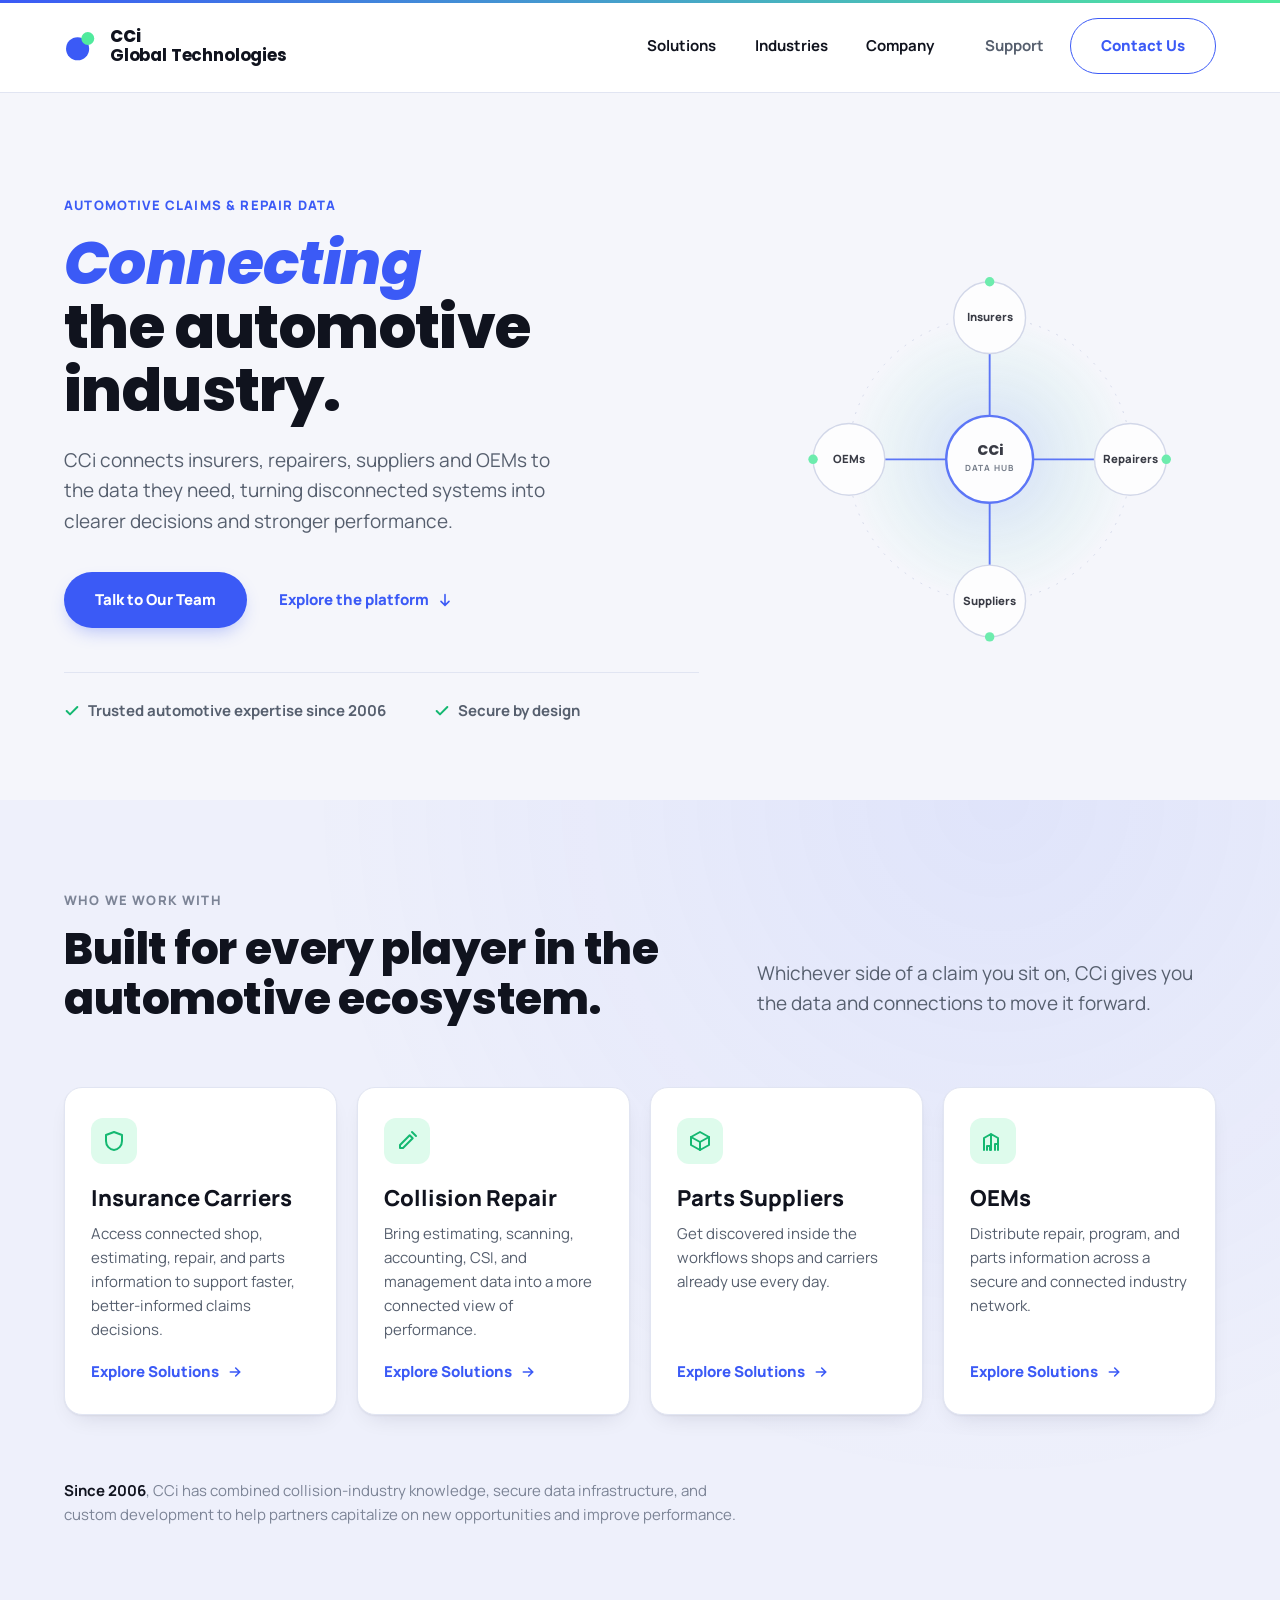
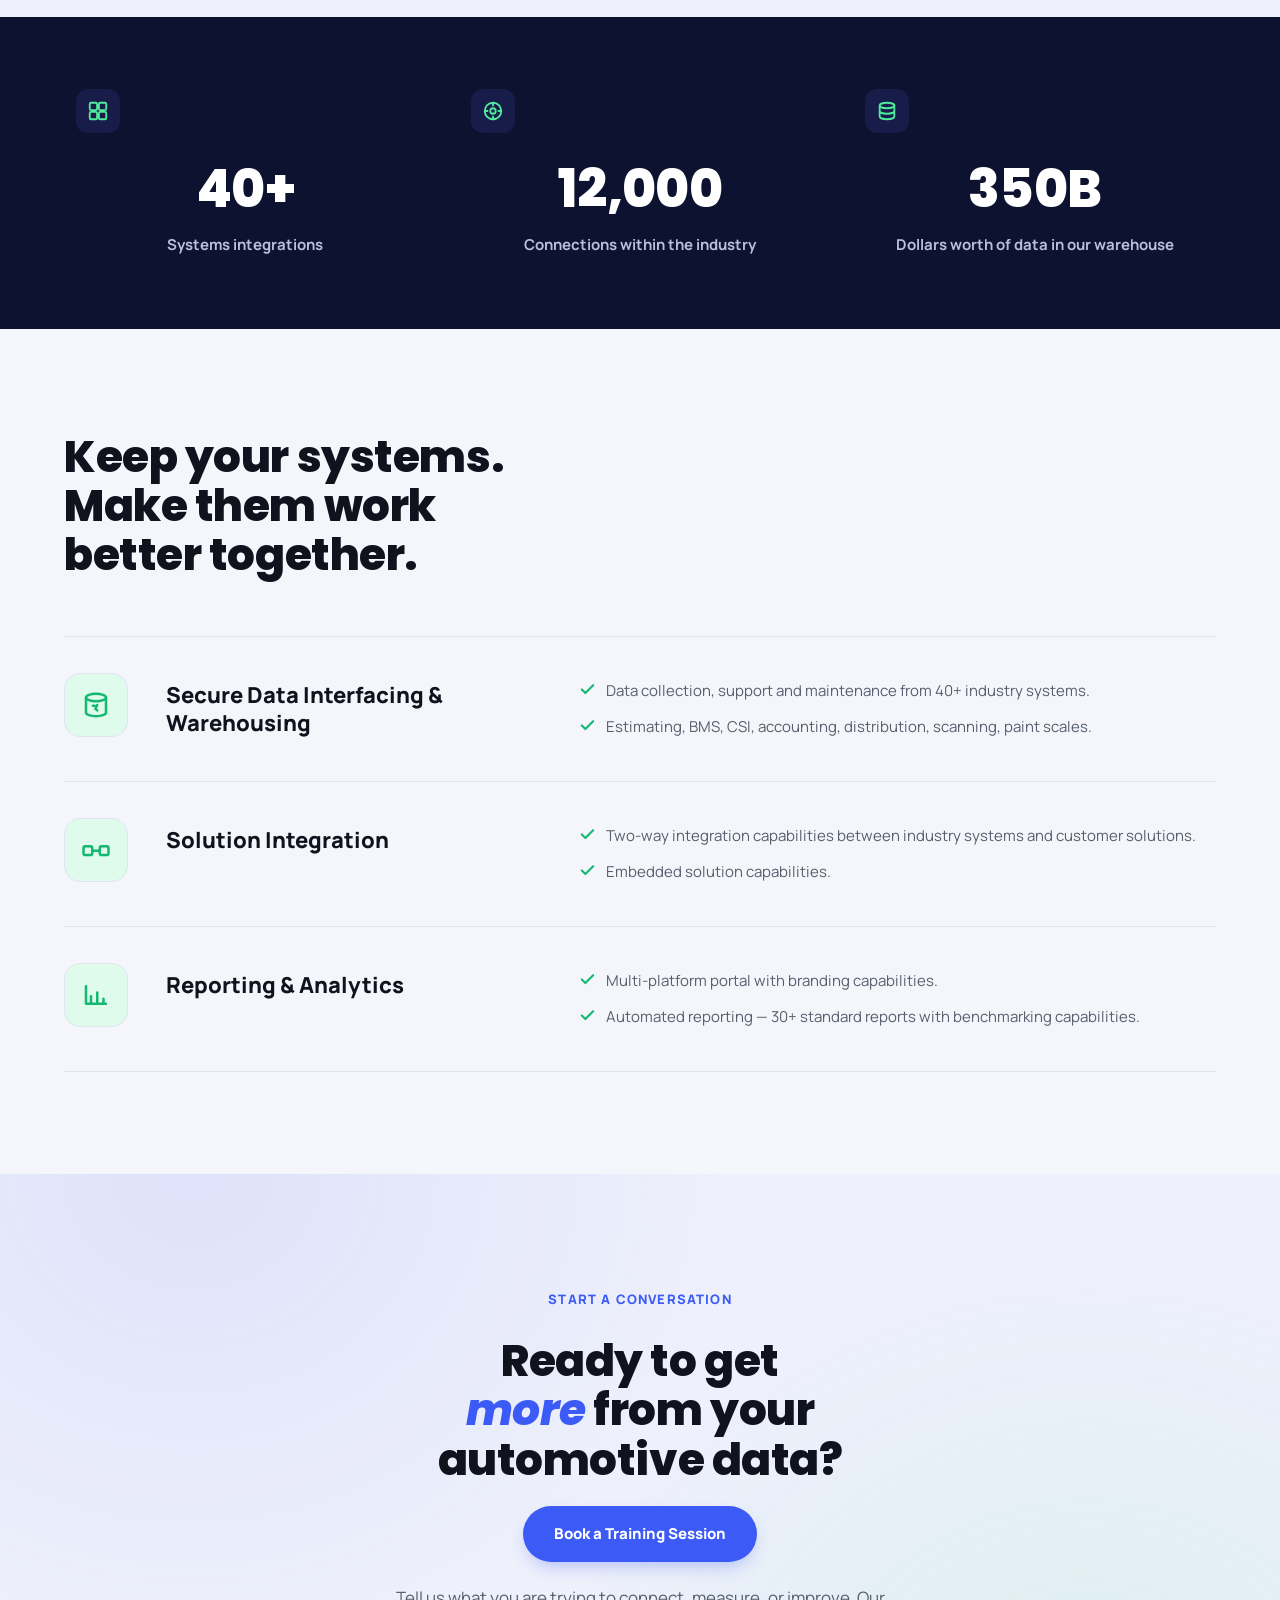
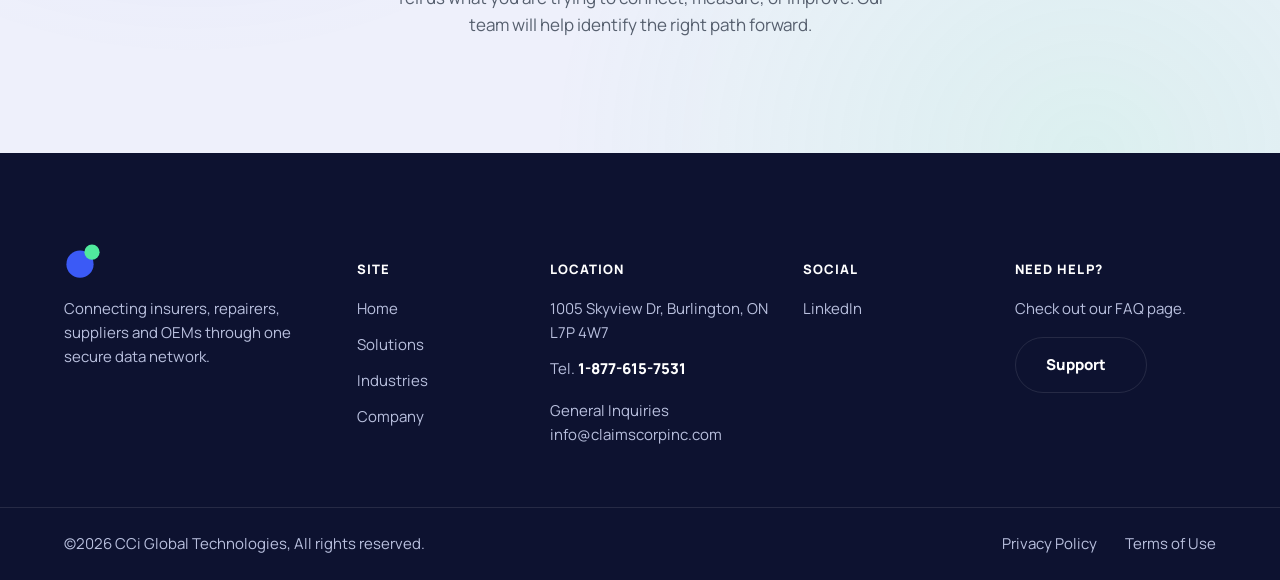
==== commit e24e91b1: "Redesign site palette around brand blue (#3B5AF6) and mint accent (#50EA9D) Replaces the orange/navy" ====
--- a/index.html
+++ b/index.html
@@ -16,11 +16,8 @@
   <div class="wrap">
     <a class="brand" href="index.html" aria-label="CCi Global Technologies home">
       <svg viewBox="0 0 100 100" aria-hidden="true">
-        <path d="M50 50 L50 6 A44 44 0 0 1 92.6 42 Z" fill="#2F6FED"/>
-        <path d="M50 50 L92.6 42 A44 44 0 0 1 66.6 91.7 Z" fill="#F2C21B"/>
-        <path d="M50 50 L66.6 91.7 A44 44 0 0 1 15.7 79 Z" fill="#EE6C1F"/>
-        <path d="M50 50 L15.7 79 A44 44 0 0 1 50 6 Z" fill="#43A24A"/>
-        <circle cx="50" cy="50" r="12" fill="var(--surface)"/>
+        <circle cx="40" cy="58" r="34" fill="#3B5AF6"/>
+        <circle cx="70" cy="28" r="19" fill="#50EA9D"/>
       </svg>
       <span class="brand-word">CCi <span>Global Technologies</span></span>
     </a>
@@ -58,35 +55,39 @@
         <svg viewBox="0 0 480 420" width="480" height="420">
           <defs>
             <radialGradient id="hubGlow" cx="50%" cy="50%" r="50%">
-              <stop offset="0%" stop-color="#E36A12" stop-opacity="0.28"/>
-              <stop offset="100%" stop-color="#E36A12" stop-opacity="0"/>
+              <stop offset="0%" stop-color="#3B5AF6" stop-opacity="0.24"/>
+              <stop offset="100%" stop-color="#50EA9D" stop-opacity="0"/>
             </radialGradient>
           </defs>
           <circle cx="240" cy="210" r="150" fill="url(#hubGlow)"/>
           <g stroke="var(--line-strong)" stroke-width="1" fill="none">
             <circle cx="240" cy="210" r="150" stroke-dasharray="2 8"/>
           </g>
-          <g stroke="#E36A12" stroke-width="2" fill="none" stroke-linecap="round">
+          <g stroke="#3B5AF6" stroke-width="2" fill="none" stroke-linecap="round">
             <path d="M240 210 L240 60"/>
             <path d="M240 210 L389 210"/>
             <path d="M240 210 L240 360"/>
             <path d="M240 210 L91 210"/>
           </g>
-          <circle cx="240" cy="210" r="46" fill="var(--surface)" stroke="#E36A12" stroke-width="2.5"/>
+          <circle cx="240" cy="210" r="46" fill="var(--surface)" stroke="#3B5AF6" stroke-width="2.5"/>
           <text x="240" y="205" text-anchor="middle" font-family="Poppins, sans-serif" font-weight="800" font-size="15" fill="var(--ink)">CCi</text>
           <text x="240" y="222" text-anchor="middle" font-family="Manrope, sans-serif" font-weight="700" font-size="9" letter-spacing="1" fill="var(--muted)">DATA HUB</text>
 
           <g font-family="Manrope, sans-serif" font-weight="800" font-size="12" fill="var(--ink)" text-anchor="middle">
             <circle cx="240" cy="60" r="38" fill="var(--surface)" stroke="var(--line-strong)" stroke-width="1.5"/>
+            <circle cx="240" cy="22" r="5" fill="#50EA9D"/>
             <text x="240" y="64">Insurers</text>
 
             <circle cx="389" cy="210" r="38" fill="var(--surface)" stroke="var(--line-strong)" stroke-width="1.5"/>
+            <circle cx="427" cy="210" r="5" fill="#50EA9D"/>
             <text x="389" y="214">Repairers</text>
 
             <circle cx="240" cy="360" r="38" fill="var(--surface)" stroke="var(--line-strong)" stroke-width="1.5"/>
+            <circle cx="240" cy="398" r="5" fill="#50EA9D"/>
             <text x="240" y="364">Suppliers</text>
 
             <circle cx="91" cy="210" r="38" fill="var(--surface)" stroke="var(--line-strong)" stroke-width="1.5"/>
+            <circle cx="53" cy="210" r="5" fill="#50EA9D"/>
             <text x="91" y="214">OEMs</text>
           </g>
         </svg>
@@ -210,11 +211,8 @@
   <div class="wrap footer-top">
     <div class="footer-brand">
       <svg viewBox="0 0 100 100" width="40" height="40" aria-hidden="true">
-        <path d="M50 50 L50 6 A44 44 0 0 1 92.6 42 Z" fill="#2F6FED"/>
-        <path d="M50 50 L92.6 42 A44 44 0 0 1 66.6 91.7 Z" fill="#F2C21B"/>
-        <path d="M50 50 L66.6 91.7 A44 44 0 0 1 15.7 79 Z" fill="#EE6C1F"/>
-        <path d="M50 50 L15.7 79 A44 44 0 0 1 50 6 Z" fill="#43A24A"/>
-        <circle cx="50" cy="50" r="12" fill="var(--navy)"/>
+        <circle cx="40" cy="58" r="34" fill="#3B5AF6"/>
+        <circle cx="70" cy="28" r="19" fill="#50EA9D"/>
       </svg>
       <p>Connecting insurers, repairers, suppliers and OEMs through one secure data network.</p>
     </div>
--- a/assets/style.css
+++ b/assets/style.css
@@ -4,31 +4,36 @@
    ========================================================================== */
 
 :root{
-  /* — neutrals: cool steel, tinted toward the navy/orange brand rather than
+  /* — neutrals: cool steel, tinted toward the indigo/mint brand rather than
      pure gray — */
-  --paper:      #F4F5F7;
+  --paper:      #F5F6FB;
   --surface:    #FFFFFF;
-  --surface-2:  #ECEEF1;
-  --line:       #E1E4E9;
-  --line-strong:#CBD0D8;
-  --ink:        #12181F;
-  --muted:      #59616C;
-  --muted-2:    #7A828D;
-
-  /* — brand — */
-  --accent:       #E36A12;
-  --accent-deep:  #B85210;
-  --accent-tint:  #FDEDE0;
-  --navy:         #121A26;
-  --navy-2:       #1B2532;
+  --surface-2:  #EEF0FB;
+  --line:       #E1E5F2;
+  --line-strong:#CBD1E5;
+  --ink:        #10131E;
+  --muted:      #565F6E;
+  --muted-2:    #7C8496;
+
+  /* — brand: button/interactive blue — */
+  --brand:      #3B5AF6;
+  --brand-deep: #2C46D8;
+  --brand-tint: #E7ECFF;
+
+  /* — accent: mint pop, used for dark-surface highlights, chips and decoration — */
+  --accent:       #50EA9D;
+  --accent-deep:  #17C77E;
+  --accent-tint:  #DEFBEC;
+  --navy:         #0D1230;
+  --navy-2:       #171C48;
   --navy-line:    rgba(255,255,255,0.10);
-  --navy-text:    #C7CDD6;
-  --check:        #4F8F52;
-  --check-tint:   #E9F2E8;
+  --navy-text:    #B9C0DE;
+  --check:        #14B871;
+  --check-tint:   #DEFBEC;
 
   /* — elevation — */
-  --shadow-card: 0 1px 2px rgba(18,24,31,0.04), 0 10px 24px -12px rgba(18,24,31,0.14);
-  --shadow-pop:  0 8px 16px -6px rgba(227,106,18,0.35);
+  --shadow-card: 0 1px 2px rgba(16,19,42,0.05), 0 10px 24px -12px rgba(16,19,42,0.16);
+  --shadow-pop:  0 8px 18px -6px rgba(59,90,246,0.38);
 
   /* — type scale — */
   --fs-eyebrow: 0.8125rem;
@@ -51,65 +56,77 @@
 
 @media (prefers-color-scheme: dark){
   :root{
-    --paper:      #0E1319;
-    --surface:    #161D26;
-    --surface-2:  #1C2430;
+    --paper:      #0C0F1A;
+    --surface:    #141A2C;
+    --surface-2:  #1A2138;
     --line:       rgba(255,255,255,0.09);
     --line-strong:rgba(255,255,255,0.16);
-    --ink:        #EDEFF2;
-    --muted:      #A6ADB6;
-    --muted-2:    #88909A;
-    --accent:     #F0812E;
-    --accent-deep:#F9A968;
-    --accent-tint:#2A1D12;
-    --navy:       #090D12;
-    --navy-2:     #10161F;
+    --ink:        #EDEFF5;
+    --muted:      #A7ADC2;
+    --muted-2:    #888FA8;
+    --brand:      #7C93FF;
+    --brand-deep: #9AB0FF;
+    --brand-tint: #1B2242;
+    --accent:     #50EA9D;
+    --accent-deep:#7CF3B8;
+    --accent-tint:#102A22;
+    --navy:       #070A18;
+    --navy-2:     #10142A;
     --navy-line:  rgba(255,255,255,0.09);
-    --navy-text:  #AEB6C0;
-    --check:      #7CBF78;
-    --check-tint: #16241A;
+    --navy-text:  #AEB6D4;
+    --check:      #3DDB93;
+    --check-tint: #102A22;
     --shadow-card: 0 1px 2px rgba(0,0,0,0.3), 0 10px 24px -12px rgba(0,0,0,0.5);
+    --shadow-pop:  0 8px 18px -6px rgba(124,147,255,0.4);
   }
 }
 :root[data-theme="dark"]{
-  --paper:      #0E1319;
-  --surface:    #161D26;
-  --surface-2:  #1C2430;
+  --paper:      #0C0F1A;
+  --surface:    #141A2C;
+  --surface-2:  #1A2138;
   --line:       rgba(255,255,255,0.09);
   --line-strong:rgba(255,255,255,0.16);
-  --ink:        #EDEFF2;
-  --muted:      #A6ADB6;
-  --muted-2:    #88909A;
-  --accent:     #F0812E;
-  --accent-deep:#F9A968;
-  --accent-tint:#2A1D12;
-  --navy:       #090D12;
-  --navy-2:     #10161F;
+  --ink:        #EDEFF5;
+  --muted:      #A7ADC2;
+  --muted-2:    #888FA8;
+  --brand:      #7C93FF;
+  --brand-deep: #9AB0FF;
+  --brand-tint: #1B2242;
+  --accent:     #50EA9D;
+  --accent-deep:#7CF3B8;
+  --accent-tint:#102A22;
+  --navy:       #070A18;
+  --navy-2:     #10142A;
   --navy-line:  rgba(255,255,255,0.09);
-  --navy-text:  #AEB6C0;
-  --check:      #7CBF78;
-  --check-tint: #16241A;
+  --navy-text:  #AEB6D4;
+  --check:      #3DDB93;
+  --check-tint: #102A22;
   --shadow-card: 0 1px 2px rgba(0,0,0,0.3), 0 10px 24px -12px rgba(0,0,0,0.5);
+  --shadow-pop:  0 8px 18px -6px rgba(124,147,255,0.4);
 }
 :root[data-theme="light"]{
-  --paper:      #F4F5F7;
+  --paper:      #F5F6FB;
   --surface:    #FFFFFF;
-  --surface-2:  #ECEEF1;
-  --line:       #E1E4E9;
-  --line-strong:#CBD0D8;
-  --ink:        #12181F;
-  --muted:      #59616C;
-  --muted-2:    #7A828D;
-  --accent:     #E36A12;
-  --accent-deep:#B85210;
-  --accent-tint:#FDEDE0;
-  --navy:       #121A26;
-  --navy-2:     #1B2532;
+  --surface-2:  #EEF0FB;
+  --line:       #E1E5F2;
+  --line-strong:#CBD1E5;
+  --ink:        #10131E;
+  --muted:      #565F6E;
+  --muted-2:    #7C8496;
+  --brand:      #3B5AF6;
+  --brand-deep: #2C46D8;
+  --brand-tint: #E7ECFF;
+  --accent:     #50EA9D;
+  --accent-deep:#17C77E;
+  --accent-tint:#DEFBEC;
+  --navy:       #0D1230;
+  --navy-2:     #171C48;
   --navy-line:  rgba(255,255,255,0.10);
-  --navy-text:  #C7CDD6;
-  --check:      #4F8F52;
-  --check-tint: #E9F2E8;
-  --shadow-card: 0 1px 2px rgba(18,24,31,0.04), 0 10px 24px -12px rgba(18,24,31,0.14);
+  --navy-text:  #B9C0DE;
+  --check:      #14B871;
+  --check-tint: #DEFBEC;
+  --shadow-card: 0 1px 2px rgba(16,19,42,0.05), 0 10px 24px -12px rgba(16,19,42,0.16);
+  --shadow-pop:  0 8px 18px -6px rgba(59,90,246,0.38);
 }
 
 /* — reset — */
@@ -124,12 +141,16 @@
   line-height: 1.6;
   -webkit-font-smoothing: antialiased;
 }
+body::before{
+  content:""; position:fixed; inset:0 0 auto 0; height:3px; z-index:60;
+  background: linear-gradient(90deg, var(--brand), var(--accent));
+}
 img,svg{ display:block; max-width: 100%; }
 a{ color: inherit; text-decoration: none; }
 ul{ margin:0; padding:0; list-style:none; }
 button{ font: inherit; }
 h1,h2,h3,p{ margin: 0; }
-:focus-visible{ outline: 2px solid var(--accent); outline-offset: 3px; border-radius: 4px; }
+:focus-visible{ outline: 2px solid var(--brand); outline-offset: 3px; border-radius: 4px; }
 @media (prefers-reduced-motion: reduce){
   html{ scroll-behavior:auto; }
   *{ animation-duration:0.01ms !important; transition-duration:0.01ms !important; }
@@ -147,12 +168,12 @@
   font-weight: 800;
   letter-spacing: 0.09em;
   text-transform: uppercase;
-  color: var(--accent);
+  color: var(--brand);
 }
 .eyebrow--muted{ color: var(--muted-2); }
 
 h1{ font-family: var(--font-display); font-weight: 800; font-size: var(--fs-h1); line-height: 1.06; letter-spacing: -0.01em; text-wrap: balance; }
-h1 em, h2 em{ font-style: italic; font-weight: 800; color: var(--accent); }
+h1 em, h2 em{ font-style: italic; font-weight: 800; color: var(--brand); }
 h2{ font-family: var(--font-display); font-weight: 800; font-size: var(--fs-h2); line-height: 1.12; letter-spacing: -0.01em; text-wrap: balance; }
 h3{ font-family: var(--font-body); font-weight: 800; font-size: var(--fs-h3); line-height: 1.3; }
 
@@ -171,17 +192,19 @@
   cursor: pointer;
 }
 .btn:hover{ transform: translateY(-1px); }
-.btn-primary{ background: var(--accent); color: #fff; box-shadow: var(--shadow-pop); }
-.btn-primary:hover{ background: var(--accent-deep); }
-.btn-outline{ border-color: var(--accent); color: var(--accent); background: transparent; }
-.btn-outline:hover{ background: var(--accent-tint); }
+.btn-primary{ background: var(--brand); color: #fff; box-shadow: var(--shadow-pop); }
+.btn-primary:hover{ background: var(--brand-deep); }
+.btn-outline{ border-color: var(--brand); color: var(--brand); background: transparent; }
+.btn-outline:hover{ background: var(--brand-tint); }
 .btn-ghost{ border-color: var(--line-strong); color: var(--ink); background: transparent; }
 .btn-ghost:hover{ border-color: var(--muted-2); }
+.site-footer .btn-ghost{ border-color: var(--navy-line); color: #fff; }
+.site-footer .btn-ghost:hover{ border-color: var(--accent); color: var(--accent); }
 .btn-block{ width: 100%; }
 
 .text-link{
   display: inline-flex; align-items: center; gap: 8px;
-  font-weight: 800; color: var(--accent); font-size: var(--fs-small);
+  font-weight: 800; color: var(--brand); font-size: var(--fs-small);
   transition: gap .15s ease;
 }
 .text-link:hover{ gap: 12px; }
@@ -236,7 +259,7 @@
 /* ===== who we work with ===== */
 .audience{
   background:
-    radial-gradient(90% 140% at 78% 0%, color-mix(in srgb, var(--accent) 7%, transparent), transparent 60%),
+    radial-gradient(90% 140% at 78% 0%, color-mix(in srgb, var(--brand) 8%, transparent), transparent 60%),
     var(--surface-2);
   padding-block: clamp(56px,7vw,96px);
 }
@@ -267,7 +290,7 @@
 }
 .card-icon{
   width: 46px; height: 46px; border-radius: 12px;
-  background: var(--accent-tint); color: var(--accent);
+  background: var(--accent-tint); color: var(--check);
   display:flex; align-items:center; justify-content:center;
   margin-bottom: 20px;
 }
@@ -313,8 +336,8 @@
 .feature-row:first-of-type{ border-top: 1px solid var(--line); }
 .feature-icon{
   width: 64px; height: 64px; border-radius: 16px;
-  background: var(--surface-2); border: 1px solid var(--line);
-  display:flex; align-items:center; justify-content:center; color: var(--accent);
+  background: var(--accent-tint); border: 1px solid var(--line);
+  display:flex; align-items:center; justify-content:center; color: var(--check);
 }
 .feature-icon svg{ width: 30px; height: 30px; }
 .feature-row h3{ padding-top: 8px; }
@@ -325,7 +348,13 @@
 .feature-list svg{ width: 17px; height: 17px; color: var(--check); flex: none; margin-top: 2px; }
 
 /* ===== cta ===== */
-.cta{ background: var(--surface-2); padding-block: clamp(72px,9vw,128px); text-align: center; }
+.cta{
+  background:
+    radial-gradient(70% 140% at 15% 0%, color-mix(in srgb, var(--brand) 9%, transparent), transparent 60%),
+    radial-gradient(70% 140% at 85% 100%, color-mix(in srgb, var(--accent) 12%, transparent), transparent 60%),
+    var(--surface-2);
+  padding-block: clamp(72px,9vw,128px); text-align: center;
+}
 .cta-inner{ max-width: 620px; margin-inline: auto; display:flex; flex-direction:column; align-items:center; gap: 22px; }
 .cta h2{ margin-top: 4px; }
 .cta .body-copy{ text-align:center; }
@@ -372,7 +401,7 @@
 .badge{ display:flex; flex-direction:column; align-items:center; gap: 8px; width: 84px; }
 .badge-mark{
   width: 56px; height: 56px; border-radius: 50%;
-  background: var(--navy); color: #fff;
+  background: var(--navy); color: var(--accent);
   display:flex; align-items:center; justify-content:center;
 }
 .badge-mark svg{ width: 24px; height: 24px; }
@@ -392,7 +421,7 @@
   font: inherit; color: var(--ink);
 }
 .field input::placeholder{ color: var(--muted-2); }
-.field input:focus, .field select:focus{ border-color: var(--accent); outline: none; }
+.field input:focus, .field select:focus{ border-color: var(--brand); outline: none; }
 .field-phone{ display:flex; gap: 10px; }
 .field-phone select{ width: 92px; flex:none; }
 
